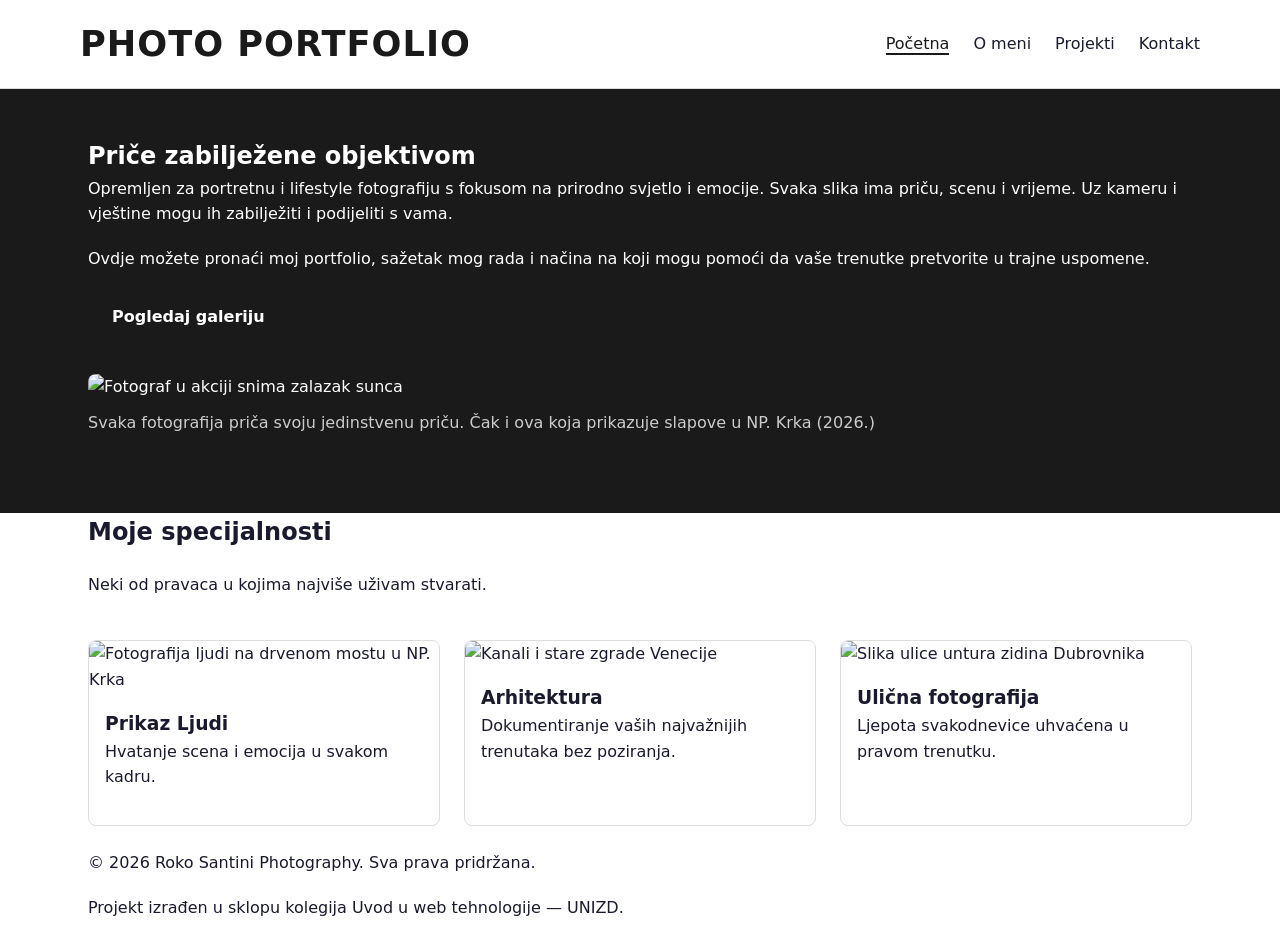
==== index.html @ 9b4a353b "Add files via upload" ====
<!DOCTYPE html>
<html lang="hr">
<head>
    <meta charset="UTF-8">
    <meta name="viewport" content="width=device-width, initial-scale=1.0">
    <meta name="description" content="Portfolio Amaterskog Fotografa — portreti, putovanja i ulična fotografija u visokoj kvaliteti.">
    <meta name="author" content="Roko Santini">
    
    <meta property="og:title" content="Roko Santini — Photography Portfolio">
    <meta property="og:description" content="Zabilježite svoje najljepše trenutke kroz objektiv amaterskog fotografa.">
    <meta property="og:image" content="img/hero-photography.jpg">
    <meta property="og:type" content="website">

    <link rel="icon" href="img/favicon.ico">
    <title>Roko Santini — Fotograf</title>
    
    <link rel="stylesheet" href="stil.css">
</head>
<body data-page="home">

    <a class="skip-link" href="#main">Preskoči na sadržaj</a>

    <header class="site-header">
        <div class="container">
            <a class="logo" href="index.html">Photo Portfolio</a>
            <input type="checkbox" id="nav-toggle" class="nav-toggle">
            <label for="nav-toggle" class="nav-toggle-label" aria-label="Otvori izbornik">
                <span></span>
            </label>
            <nav aria-label="Glavna navigacija">
                <ul>
                    <li><a class="active" aria-current="page" href="index.html">Početna</a></li>
                    <li><a href="o-meni.html">O meni</a></li>
                    <li><a href="projekti.html">Projekti</a></li>
                    <li><a href="kontakt.html">Kontakt</a></li>
                </ul>
            </nav>
        </div>
    </header>

    <main id="main">
        <section class="hero">
            <div class="container">
                <div class="hero-content">
                    <h1>Priče zabilježene objektivom</h1>
                    <p>Opremljen za portretnu i lifestyle fotografiju s fokusom na prirodno svjetlo i emocije.
                        Svaka slika ima priču, scenu i vrijeme. Uz kameru i vještine mogu ih zabilježiti i podijeliti s vama.</p> 
                        <p>Ovdje možete pronaći moj portfolio, sažetak mog rada i načina na koji mogu pomoći da vaše trenutke pretvorite u trajne uspomene.</p>
                    </p>
                    <a href="projekti.html" class="btn btn--primary"><b>Pogledaj galeriju</b></a>
                </div>

                <figure>
                    <img src="img/heroproject.jpg" alt="Fotograf u akciji snima zalazak sunca">
                    <figcaption>Svaka fotografija priča svoju jedinstvenu priču. Čak i ova koja prikazuje slapove u NP. Krka (2026.)</figcaption>
                </figure>
            </div>
        </section>

        <section class="featured">
            <div class="container">
                <h2 style="margin-bottom: 20px;">Moje specijalnosti</h2>
                <p>Neki od pravaca u kojima najviše uživam stvarati.</p>

                <div class="featured-grid">
                    <article class="card">
                        <img src="img/LjudiNaMostu.jpg" alt="Fotografija ljudi na drvenom mostu u NP. Krka">
                        <div class="card__body">
                            <h3 class="card__title">Prikaz Ljudi</h3>
                            <p>Hvatanje scena i emocija u svakom kadru.</p>
                        </div>
                    </article>

                    <article class="card">
                        <img src="img/Venecija.jpg" alt="Kanali i stare zgrade Venecije">
                        <div class="card__body">
                            <h3 class="card__title">Arhitektura</h3>
                            <p>Dokumentiranje vaših najvažnijih trenutaka bez poziranja.</p>
                        </div>
                    </article>

                    <article class="card">
                        <img src="img/UlicnaFotografija.jpg" alt="Slika ulice untura zidina Dubrovnika">
                        <div class="card__body">
                            <h3 class="card__title">Ulična fotografija</h3>
                            <p>Ljepota svakodnevice uhvaćena u pravom trenutku.</p>
                        </div>
                    </article>
                </div>
            </div>
        </section>
    </main>

    <footer class="site-footer">
        <div class="container">
            <p>&copy; 2026 Roko Santini Photography. Sva prava pridržana.</p>
            <p>Projekt izrađen u sklopu kolegija Uvod u web tehnologije — UNIZD.</p>
        </div>
    </footer>

</body>
</html>
---- stil.css ----
/* ============================================================
   1. TOKENI (Boje i razmaci)
   ============================================================ */
:root {
  --color-primary: #1a1a1a;    /* Promijenio u crnu za profi fotografski vibe */
  --color-bg: #ffffff;
  --color-bg-alt: #f0f4f8;
  --color-text: #1a1a2e;
  --color-border: #dddddd;
  --color-focus: #0057b8;
  --color-hero-bg: #1a1a1a;
  
  --space-3: 1rem;  /* 16px */
  --space-4: 1.5rem;
  --space-6: 3rem;
  --radius-md: 8px;
  --font-sans: system-ui, sans-serif;
}

/* ============================================================
   2. BASE (Osnovni reset i tipografija)
   ============================================================ */
*, *::before, *::after { box-sizing: border-box; margin: 0; padding: 0; }

body {
  font-family: var(--font-sans);
  line-height: 1.6;
  color: var(--color-text);
  background-color: var(--color-bg);
}

img { max-width: 100%; display: block; height: auto; border-radius: var(--radius-md); }

.container {
  max-width: 72rem;
  margin-inline: auto;
  padding-inline: var(--space-4);
}

/* Add spacing between paragraphs in container */
.container p {
  margin-bottom: 1.2em;
}

.skip-link {
  position: absolute;
  top: -100%;
  left: 1rem;
  background: var(--color-primary);
  color: white;
  padding: 0.5rem;
  z-index: 1000;
}
.skip-link:focus { top: 1rem; }

/* ============================================================
   3. LAYOUT (Header, Hero i Grid)
   ============================================================ */
.site-header {
  position: sticky;
  top: 0;
  z-index: 100;
  background: white;
  border-bottom: 1px solid var(--color-border);
}

.site-header .container {
  display: flex;
  justify-content: space-between;
  align-items: center;
  padding: 1rem;
}

/* HAMBURGER LOGIKA (Checkbox Hack) */
.nav-toggle { display: none; }
.nav-toggle-label { cursor: pointer; padding: 0.5rem; display: none; }
.nav-toggle-label span, .nav-toggle-label span::before, .nav-toggle-label span::after {
  display: block; width: 24px; height: 2px; background: var(--color-text); position: relative;
}
.nav-toggle-label span::before { content: ''; position: absolute; top: -7px; }
.nav-toggle-label span::after { content: ''; position: absolute; top: 7px; }

/* Desktop Navigacija */
nav ul { list-style: none; display: flex; gap: var(--space-4); }
nav a { text-decoration: none; color: var(--color-text); font-weight: 500; }
nav a.active { color: var(--color-primary); border-bottom: 2px solid var(--color-primary); }

/* LOGO STYLE */
.logo {
  font-weight: bold;
  font-size: 2.2rem;
  color: var(--color-primary);
  letter-spacing: 1px;
  text-transform: uppercase;
  text-decoration: none;
}

/* HERO SEKCIJA */
.hero { background: var(--color-hero-bg); color: white; padding: var(--space-6) 0; }
.hero .container { display: flex; flex-wrap: wrap; align-items: center; gap: 2rem; }
.hero-content { flex: 1 1 300px; }

/* GRID ZA PROJEKTE (CSS Grid) */
.featured-grid {
  display: grid;
  grid-template-columns: repeat(auto-fit, minmax(280px, 1fr));
  gap: var(--space-4);
  padding: var(--space-4) 0;
}

/* ============================================================
   4. COMPONENTS (Kartice, Gumbi, Forme)
   ============================================================ */
.card {
  border: 1px solid var(--color-border);
  border-radius: var(--radius-md);
  overflow: hidden;
  transition: 0.3s;
}
.card:hover { transform: translateY(-5px); box-shadow: 0 10px 20px rgba(0,0,0,0.1); }
.card__body { padding: 1rem; }

.btn {
  display: inline-block;
  padding: 0.8rem 1.5rem;
  background: var(--color-primary);
  color: white;
  text-decoration: none;
  border-radius: 4px;
}

/* FORMA */
form { display: grid; gap: 1rem; max-width: 500px; }
input, textarea, select { width: 100%; padding: 0.7rem; border: 1px solid var(--color-border); border-radius: 4px; }

/* ============================================================
   5. RESPONSIVE (Mobitel)
   ============================================================ */
@media (max-width: 767px) {
  .nav-toggle-label { display: block; }
  .site-header nav {
    position: absolute; top: 100%; left: 0; width: 100%;
    background: white; display: none; padding: 1rem;
    border-bottom: 1px solid var(--color-border);
  }
  .nav-toggle:checked ~ nav { display: block; }
  .site-header nav ul { flex-direction: column; }
}
figcaption {
    margin-bottom: 30px; 
    margin-top: 10px;    
    color: #ccc;         
}
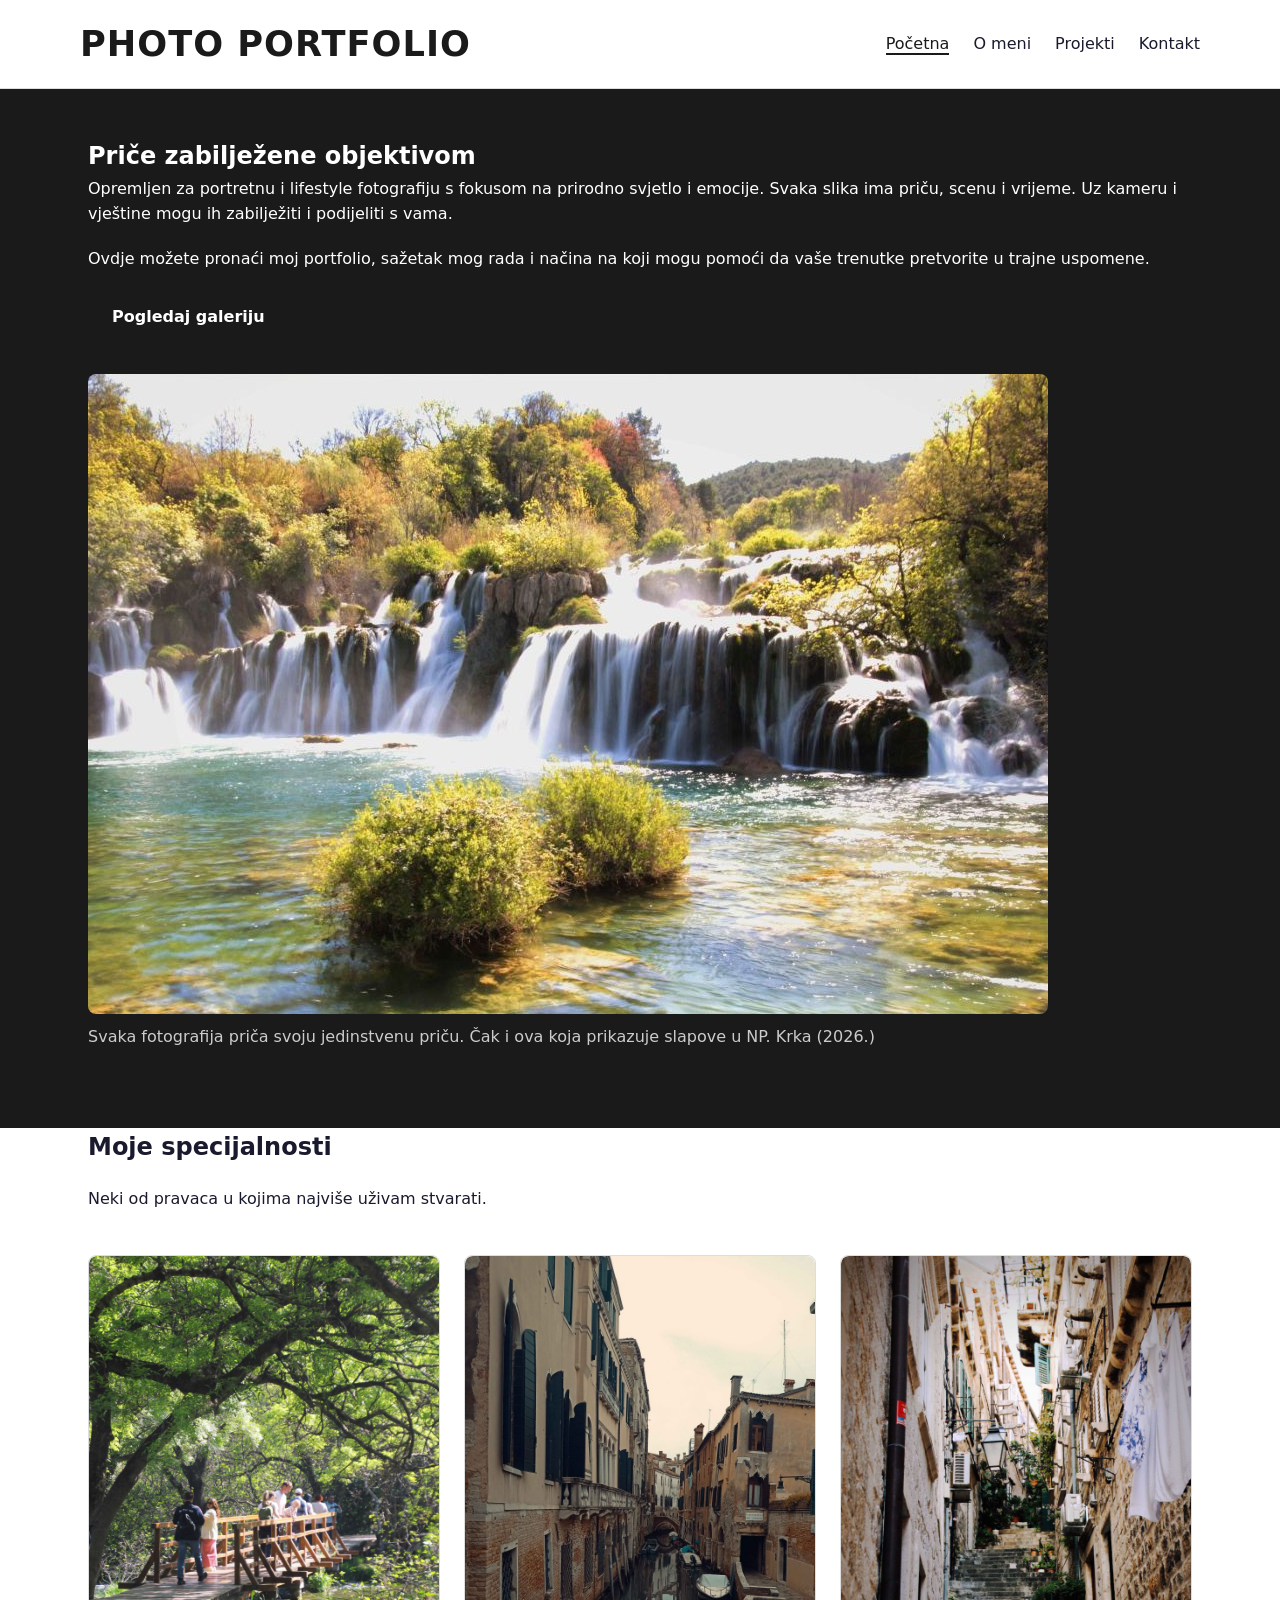
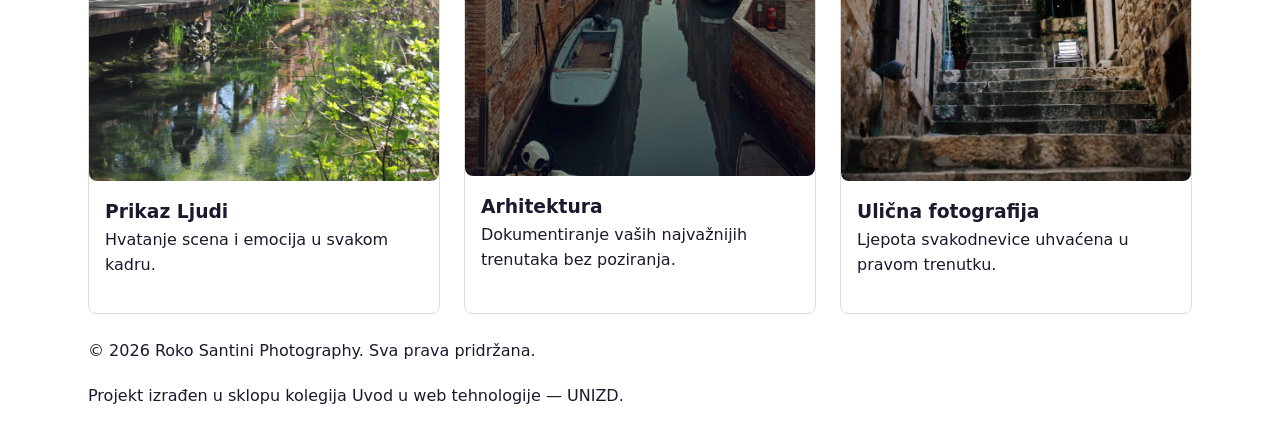
==== commit fe049582: "Fix HTML formatting and structure" ====
--- a/index.html
+++ b/index.html
@@ -51,7 +51,7 @@
                 </div>
 
                 <figure>
-                    <img src="img/heroproject.jpg" alt="Fotograf u akciji snima zalazak sunca">
+                    <img src="img/heroproject.jpg" alt="Fotografija slapova u Nacionalnom parku Krka, Hrvatska.">
                     <figcaption>Svaka fotografija priča svoju jedinstvenu priču. Čak i ova koja prikazuje slapove u NP. Krka (2026.)</figcaption>
                 </figure>
             </div>
@@ -99,4 +99,4 @@
     </footer>
 
 </body>
-</html>+</html>
